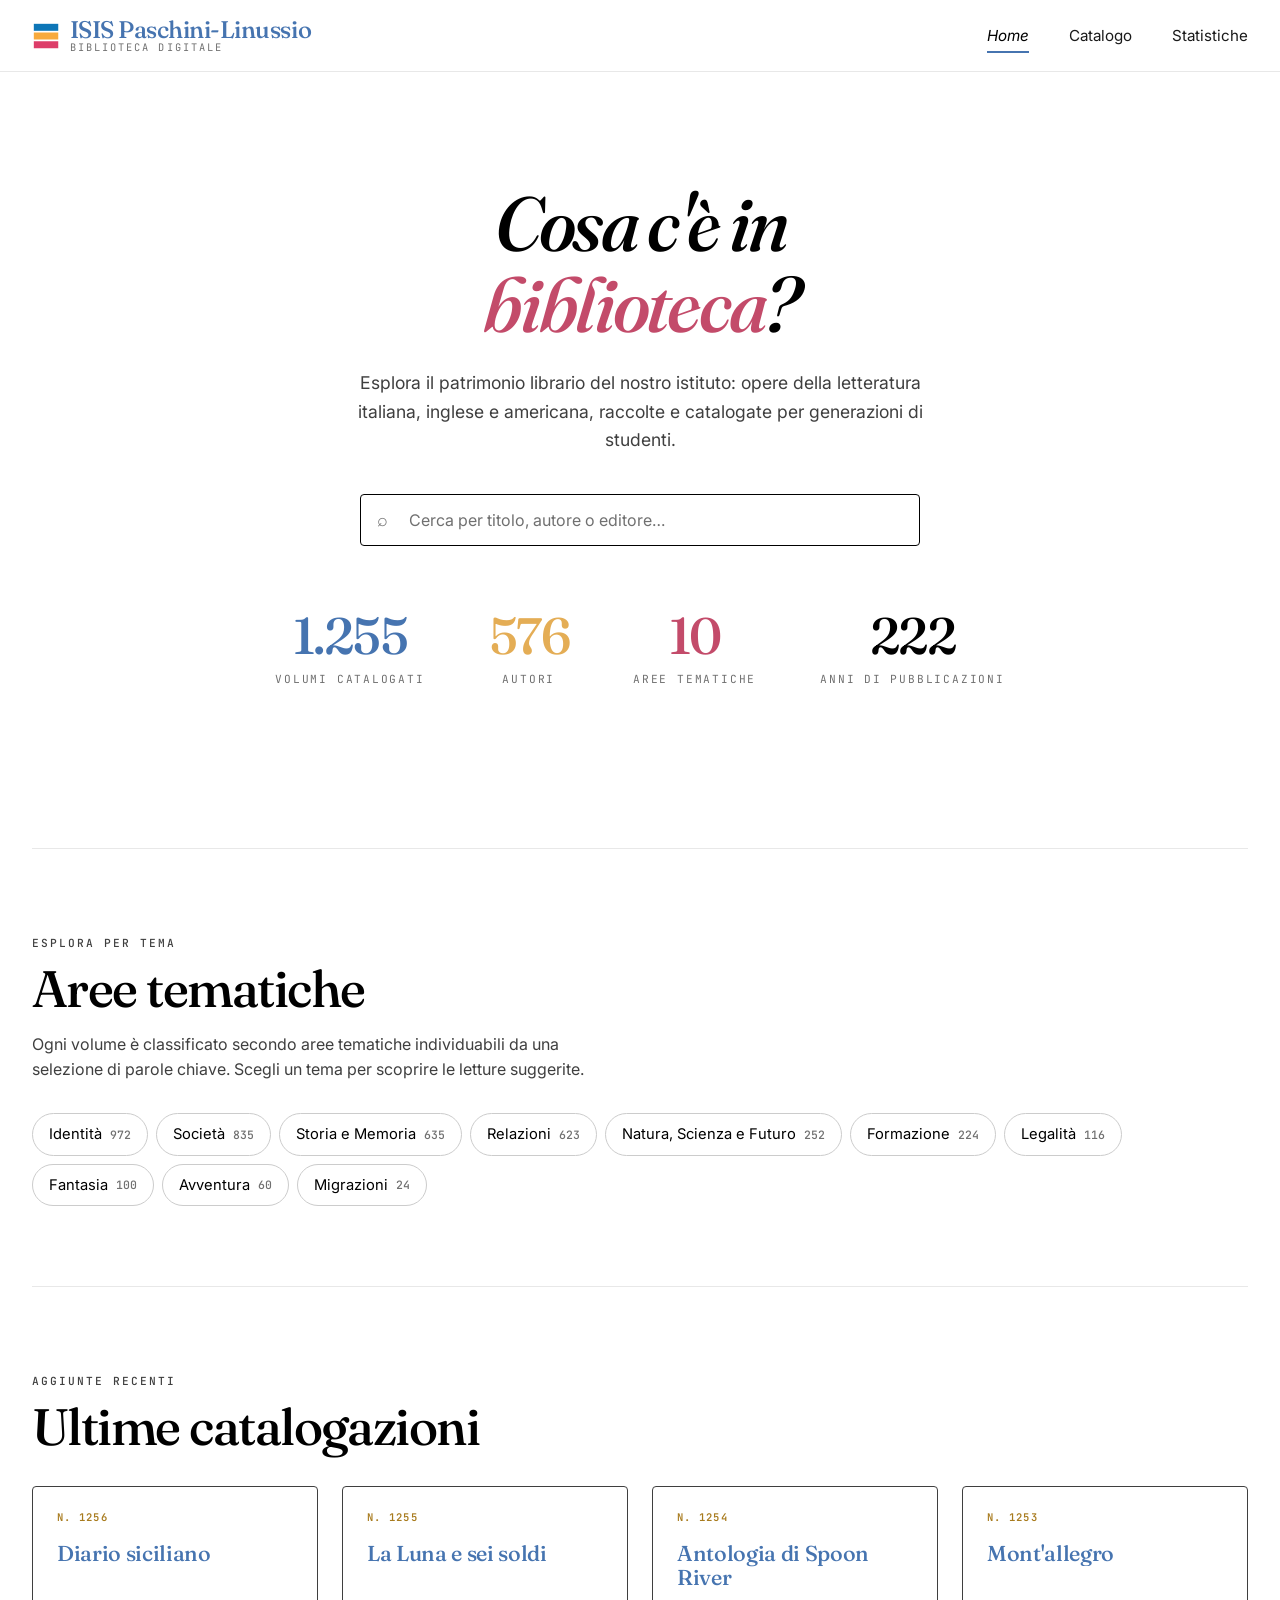
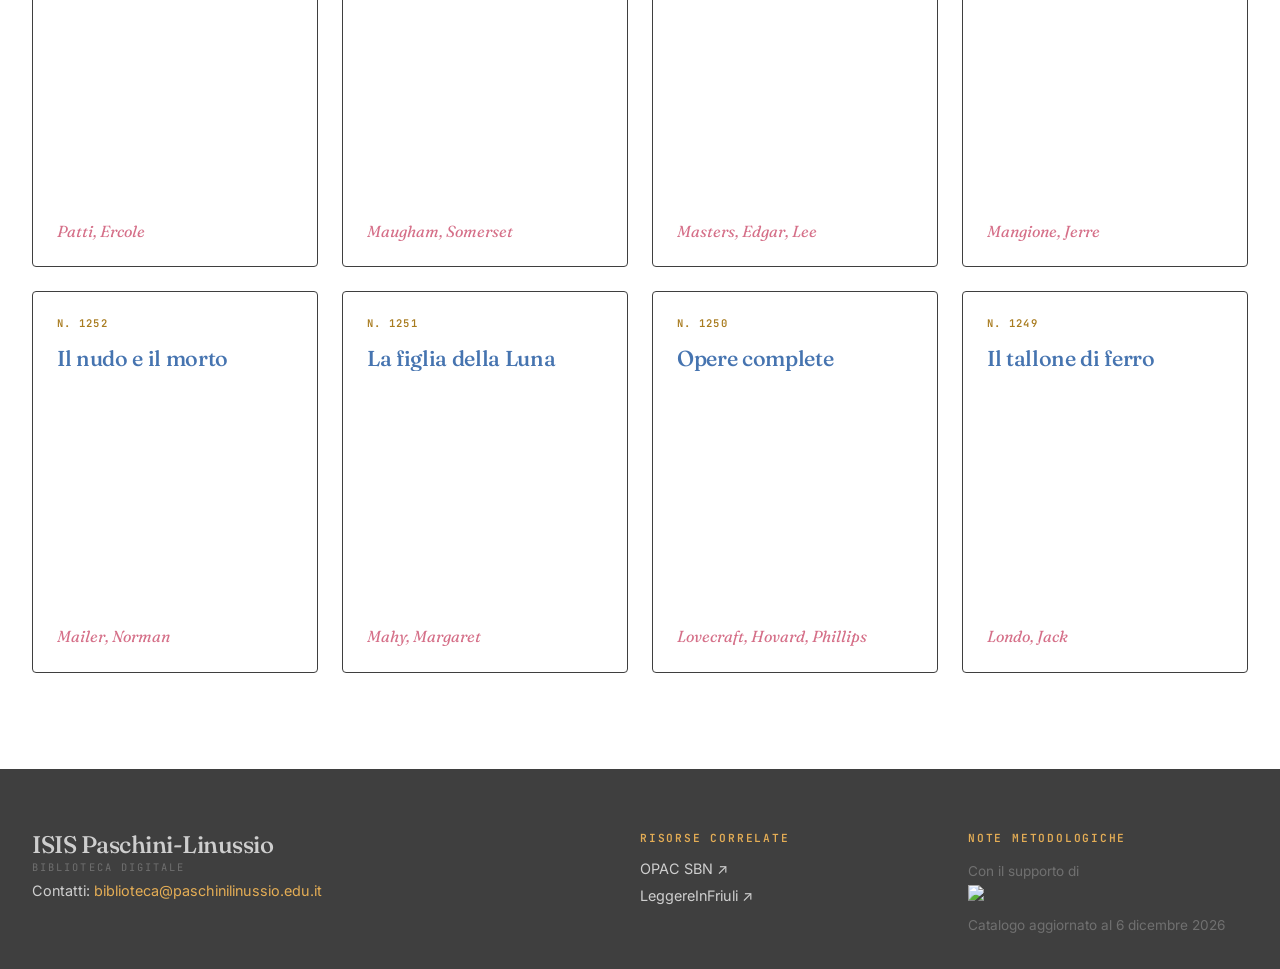
==== index.html @ 7cb2e4d1 "first commit" ====
<!DOCTYPE html>
<html lang="it">
<head>
  <meta charset="UTF-8">
  <meta name="viewport" content="width=device-width, initial-scale=1.0">
  <title>Biblioteca Digitale del Liceo</title>
  <meta name="description" content="Catalogo digitale della biblioteca scolastica: oltre 1.250 volumi tra letteratura italiana, inglese e americana.">
  
  <link rel="preconnect" href="https://fonts.googleapis.com">
  <link rel="preconnect" href="https://fonts.gstatic.com" crossorigin>
  <link href="https://fonts.googleapis.com/css2?family=Fraunces:ital,opsz,wght@0,9..144,400;0,9..144,500;0,9..144,600;1,9..144,400;1,9..144,500&family=Inter:wght@400;500;600&family=JetBrains+Mono:wght@400;500;600&display=swap" rel="stylesheet">
  
  <link rel="stylesheet" href="assets/css/style.css">
</head>
<body>
  <header class="site-header">
    <div class="header-inner">
      <a href="index.html" class="brand">
        <img src="[data-uri]" class="brand-logo" alt="">
        <span class="brand-text">
          <span class="brand-name">ISIS Paschini-Linussio</span>
          <span class="brand-sub">Biblioteca Digitale</span>
        </span>
      </a>
      <button class="menu-toggle" aria-label="Apri menu">Menu</button>
      <nav class="nav">
        <a href="index.html">Home</a>
        <a href="catalogo.html">Catalogo</a>
        <a href="statistiche.html">Statistiche</a>
      </nav>
    </div>
  </header>

  <main>
    <section class="hero container">
      <h1 style="margin-top: 1rem;">
        Cosa c'è in<br> <span class="accent">biblioteca</span>?
      </h1>
      <p class="lead">
        Esplora il patrimonio librario del nostro istituto: opere della letteratura italiana, 
        inglese e americana, raccolte e catalogate per generazioni di studenti.
      </p>

      <form class="search-bar" onsubmit="goToSearch(event)" role="search">
        <span class="icon">⌕</span>
        <input 
          type="search" 
          id="hero-search" 
          name="q"
          placeholder="Cerca per titolo, autore o editore…"
          autocomplete="off"
          aria-label="Cerca nel catalogo">
      </form>

      <div class="hero-stats" id="hero-stats">
        <div class="stat">
          <span class="stat-num blue" id="stat-volumi">—</span>
          <span class="stat-label">Volumi catalogati</span>
        </div>
        <div class="stat">
          <span class="stat-num ocra" id="stat-autori">—</span>
          <span class="stat-label">Autori</span>
        </div>
        <div class="stat">
          <span class="stat-num rose" id="stat-temi">—</span>
          <span class="stat-label">Aree tematiche</span>
        </div>
        <div class="stat">
          <span class="stat-num black" id="stat-anni">—</span>
          <span class="stat-label">Anni di pubblicazioni</span>
        </div>
      </div>
    </section>

    <div class="container">
      <div class="section-divider"></div>

      <section style="margin: 3rem 0;">
        <span class="eyebrow">Esplora per tema</span>
        <h2 style="margin-top: 0.5rem; margin-bottom: 1rem;">Aree tematiche</h2>
        <p style="color: var(--gray-700); max-width: 60ch;">
          Ogni volume è classificato secondo aree tematiche individuabili da una selezione di parole chiave. 
          Scegli un tema per scoprire le letture suggerite.
        </p>
        <div class="tema-cloud" id="tema-cloud" style="margin-top: 2rem;"></div>
      </section>

      <div class="section-divider"></div>

      <section style="margin: 3rem 0;">
        <span class="eyebrow">Aggiunte recenti</span>
        <h2 style="margin-top: 0.5rem; margin-bottom: 2rem;">Ultime catalogazioni</h2>
        <div class="book-grid" id="recent-books"></div>
      </section>
    </div>
  </main>

  <footer class="site-footer">
    <div class="footer-inner">
      <div class="col">
        <a href="index.html" class="brand">
          <span class="brand-name">ISIS Paschini-Linussio</span>
          <div class="brand-sub">Biblioteca Digitale</div>
        </a>
        <p class="mt-2">Contatti: <small><a style="color:var(--ocra)" href="biblioteca@paschinilinussio.edu.it"> biblioteca@paschinilinussio.edu.it</a></small></p>
      </div>
      <div class="col">
        <h4>Risorse correlate</h4>
        <p>
          <a href="https://opac.sbn.it" target="_blank" rel="noopener">OPAC SBN ↗</a><br>
          <a href="https://www.leggereinfriuli.it/SebinaOpac/.do" target="_blank" rel="noopener">LeggereInFriuli ↗</a>
        </p>
      </div>
      <div class="col">
        <h4>Note metodologiche</h4>
          <div>
            <small>Con il supporto di</small>
            <div>
              <a href="https://fondazionefriuli.it/">
                <img src="https://fondazionefriuli.it/static/home/imgs/logo-color.svg" style="max-width: 10em">
              </a>
            </div>
          </div>
          <small id="last-update">Catalogo aggiornato al 17 maggio 2026.</small>

      </div>
    </div>
  </footer>


  <script src="assets/js/data.js"></script>
  <script src="assets/js/ui.js"></script>
  <script>
    function goToSearch(e) {
      e.preventDefault();
      const q = document.getElementById('hero-search').value.trim();
      window.location.href = 'catalogo.html' + (q ? '?q=' + encodeURIComponent(q) : '');
    }

    (async function init() {
      try {
        const books = await window.LibApp.loadBooks();
        const stats = window.LibApp.aggregateStats(books);
        
        document.getElementById('stat-volumi').textContent = books.length.toLocaleString('it-IT');
        document.getElementById('stat-autori').textContent = Object.keys(stats.autori).length.toLocaleString('it-IT');
        document.getElementById('stat-temi').textContent = Object.keys(stats.temi).length;
        document.getElementById('stat-anni').textContent = (stats.annoMax - stats.annoMin) + 1;
        
        const temiOrdered = Object.entries(stats.temi).sort((a,b) => b[1] - a[1]);
        document.getElementById('tema-cloud').innerHTML = temiOrdered
          .map(([t, c]) => `<a href="catalogo.html?tema=${encodeURIComponent(t)}" class="tema-link">${window.LibApp.escapeHTML(t)} <span class="count">${c}</span></a>`)
          .join('');
        
        const recent = [...books].sort((a,b) => b.id - a.id).slice(0, 8);
        document.getElementById('recent-books').innerHTML = recent.map(window.LibApp.bookCardHTML).join('');
        
        const today = new Date();
        document.getElementById('last-update').textContent = 
          'Catalogo aggiornato al ' + today.toLocaleDateString('it-IT', { day: 'numeric', month: 'long', year: 'numeric' });
      } catch (err) {
        console.error(err);
        document.getElementById('hero-stats').innerHTML = 
          '<p style="color: var(--rose);">Impossibile caricare i dati del catalogo.</p>';
      }
    })();
  </script>
</body>
</html>
---- assets/css/style.css ----
/* ================================================================
   BIBLIOTECA DIGITALE — Estetica editorial moderno
   Palette: #4674b0 / #e4ad55 / #c34b6a / #3f3f3f / bianco / nero
   ================================================================ */

:root {
  --white: #ffffff;
  --black: #000000;
  --blue: #4674b0;
  --blue-dark: #355a8e;
  --blue-soft: #eaf0f8;
  --ocra: #e4ad55;
  --ocra-soft: #faf1de;
  --rose: #c34b6a;
  --rose-soft: #f7e3e8;
  --gray-900: #1a1a1a;
  --gray-700: #3f3f3f;
  --gray-500: #707070;
  --gray-300: #cccccc;
  --gray-200: #e8e8e8;
  --gray-100: #f4f4f4;
  --gray-50: #fafafa;

  --font-display: 'Fraunces', 'Times New Roman', Georgia, serif;
  --font-body: 'Inter', -apple-system, BlinkMacSystemFont, 'Segoe UI', sans-serif;
  --font-mono: 'JetBrains Mono', 'Courier New', monospace;

  --container: 1320px;
  --container-narrow: 880px;
  --radius: 4px;
  --radius-lg: 12px;

  /* Colori metadati card (uguali in tutto il sito) */
  --card-title:  #4674b0;  /* blu — titolo */
  --card-author: #d56f88;  /* rosso tenue — autore */
  --card-meta:   #a87b1e;  /* giallo-ocra — anno/sezione (leggibile su bianco) */
}

*, *::before, *::after { box-sizing: border-box; }
html { scroll-behavior: smooth; }
body {
  margin: 0;
  font-family: var(--font-body);
  font-size: 16px;
  line-height: 1.55;
  color: var(--gray-900);
  background: var(--white);
  min-height: 100vh;
  -webkit-font-smoothing: antialiased;
  -moz-osx-font-smoothing: grayscale;
}

h1, h2, h3, h4, h5, h6 {
  font-family: var(--font-display);
  font-weight: 500;
  line-height: 1.05;
  margin: 0 0 0.4em;
  color: var(--black);
  letter-spacing: -0.02em;
}
h1 { font-size: clamp(2.5rem, 6vw, 5.5rem); letter-spacing: -0.035em; }
h2 { font-size: clamp(2rem, 4vw, 3.5rem); letter-spacing: -0.03em; }
h3 { font-size: clamp(1.5rem, 2.5vw, 2rem); }
h4 { font-size: 1.25rem; }

a#email {max-width: 10em; color:var(--ocra) !important}

.brand {
  display: inline-flex;
  align-items: center;
  gap: 0.6rem;
  text-decoration: none;
}

.brand-logo {
  width: 1.75rem;
  height: 1.75rem;
  flex-shrink: 0;
}

.brand-text {
  display: inline-flex;
  flex-direction: column;
  line-height: 1.15;
}

p { margin: 0 0 1em; }

a {
  color: var(--blue);
  text-decoration: none;
  transition: color 0.15s;
}
a:hover { color: var(--blue-dark); }

small, .small { font-size: 0.85rem; color: var(--gray-500); }

.eyebrow {
  font-family: var(--font-mono);
  font-size: 0.7rem;
  text-transform: uppercase;
  letter-spacing: 0.18em;
  color: var(--gray-700);
  font-weight: 500;
}

.italic { font-style: italic; }

.container { max-width: var(--container); margin: 0 auto; padding: 0 2rem; }
.container-narrow { max-width: var(--container-narrow); margin: 0 auto; padding: 0 2rem; }

/* ===== HEADER ===== */
.site-header {
  background: var(--white);
  border-bottom: 1px solid var(--gray-200);
  position: sticky;
  top: 0;
  z-index: 50;
}
.header-inner {
  display: flex;
  align-items: center;
  justify-content: space-between;
  padding: 1.1rem 2rem;
  max-width: var(--container);
  margin: 0 auto;
  gap: 2rem;
}

.brand:hover { color: var(--black); }
.brand-name {
  font-family: var(--font-display);
  font-size: 1.5rem;
  font-weight: 500;
  line-height: 1;
  letter-spacing: -0.02em;
}
.brand-sub {
  font-family: var(--font-mono);
  font-size: 0.65rem;
  text-transform: uppercase;
  letter-spacing: 0.2em;
  color: var(--gray-500);
}
.nav { display: flex; gap: 2.5rem; align-items: center; }
.nav a {
  font-family: var(--font-body);
  font-size: 0.95rem;
  color: var(--gray-900);
  position: relative;
  padding: 0.25rem 0;
}
.nav a:hover { color: var(--blue); }
.nav a.active { font-style: italic; color: var(--black); }
.nav a.active::after {
  content: "";
  position: absolute;
  bottom: -2px;
  left: 0; right: 0;
  height: 2px;
  background: var(--blue);
}
.menu-toggle {
  display: none;
  background: none;
  border: 1px solid var(--gray-300);
  padding: 0.4rem 0.7rem;
  font-family: var(--font-mono);
  font-size: 0.7rem;
  letter-spacing: 0.1em;
  cursor: pointer;
  color: var(--gray-900);
  border-radius: var(--radius);
  text-transform: uppercase;
}
@media (max-width: 768px) {
  .nav {
    display: none;
    position: absolute;
    top: 100%;
    left: 0; right: 0;
    background: var(--white);
    flex-direction: column;
    padding: 1.25rem 2rem;
    border-bottom: 1px solid var(--gray-200);
    gap: 1rem;
    align-items: flex-start;
  }
  .nav.open { display: flex; }
  .menu-toggle { display: block; }
}

/* ===== HERO ===== */
.hero { padding: 6rem 0 4rem; text-align: center; }
.hero h1 {
  max-width: 14ch;
  margin: 0 auto 1.5rem;
  font-style: italic;
}
.hero h1 .accent { color: var(--rose); }
.hero .lead {
  font-size: 1.1rem;
  color: var(--gray-700);
  max-width: 52ch;
  margin: 0 auto 2.5rem;
  line-height: 1.6;
}
.hero-stats {
  display: flex;
  justify-content: center;
  gap: 4rem;
  margin: 4rem 0 1rem;
  flex-wrap: wrap;
}
.stat { text-align: center; }
.stat-num {
  font-family: var(--font-display);
  font-size: clamp(2.5rem, 4vw, 3.5rem);
  font-weight: 500;
  line-height: 1;
  display: block;
  letter-spacing: -0.03em;
}
.stat-num.blue { color: var(--blue); }
.stat-num.rose { color: var(--rose); }
.stat-num.ocra { color: var(--ocra); }
.stat-num.black { color: var(--black); }
.stat-label {
  font-family: var(--font-mono);
  font-size: 0.7rem;
  text-transform: uppercase;
  letter-spacing: 0.16em;
  color: var(--gray-500);
  margin-top: 0.6rem;
  display: block;
}

/* ===== RICERCA ===== */
.search-bar {
  position: relative;
  max-width: 560px;
  margin: 0 auto;
}
.search-bar input {
  width: 100%;
  padding: 0.95rem 1.25rem 0.95rem 3rem;
  border: 1.5px solid var(--black);
  background: var(--white);
  font-family: var(--font-body);
  font-size: 1rem;
  color: var(--black);
  border-radius: var(--radius);
  transition: border-color 0.2s, box-shadow 0.2s;
}
.search-bar input:focus {
  outline: none;
  border-color: var(--blue);
  box-shadow: 0 0 0 3px var(--blue-soft);
}
.search-bar input::placeholder { color: var(--gray-500); }
.search-bar .icon {
  position: absolute;
  left: 1.05rem;
  top: 50%;
  transform: translateY(-50%);
  color: var(--gray-500);
  pointer-events: none;
  font-size: 1.1rem;
}

/* ===== CATALOGO ===== */
.catalog-layout {
  display: grid;
  grid-template-columns: 260px 1fr;
  gap: 4rem;
  margin: 2rem 0 4rem;
}
@media (max-width: 1024px) {
  .catalog-layout { grid-template-columns: 1fr; gap: 2rem; }
}
.filters {
  position: sticky;
  top: 90px;
  align-self: start;
  max-height: calc(100vh - 110px);
  overflow-y: auto;
  padding-right: 1rem;
}
@media (max-width: 1024px) {
  .filters {
    position: static;
    max-height: none;
    padding-bottom: 1rem;
    border-bottom: 1px solid var(--gray-200);
  }
}
.filter-group { margin-bottom: 2rem; }
.filter-group h3 {
  font-family: var(--font-mono);
  font-size: 0.7rem;
  text-transform: uppercase;
  letter-spacing: 0.16em;
  color: var(--gray-700);
  font-weight: 600;
  margin-bottom: 0.85rem;
  padding-bottom: 0.6rem;
  border-bottom: 1px solid var(--gray-200);
}
.filter-list {
  list-style: none;
  padding: 0;
  margin: 0;
  max-height: 220px;
  overflow-y: auto;
}
.filter-list li { padding: 0.2rem 0; }
.filter-list label {
  display: flex;
  align-items: center;
  gap: 0.6rem;
  cursor: pointer;
  font-size: 0.9rem;
  color: var(--gray-900);
  transition: color 0.15s;
}
.filter-list label:hover { color: var(--blue); }
.filter-list input[type="checkbox"] {
  accent-color: var(--blue);
  cursor: pointer;
  width: 14px;
  height: 14px;
}
.filter-list .count {
  margin-left: auto;
  font-family: var(--font-mono);
  font-size: 0.72rem;
  color: var(--gray-500);
}
.range-input { display: flex; gap: 0.5rem; align-items: center; }
.range-input input {
  width: 84px;
  padding: 0.45rem 0.65rem;
  border: 1px solid var(--gray-300);
  background: var(--white);
  font-family: var(--font-mono);
  font-size: 0.85rem;
  border-radius: var(--radius);
}
.range-input input:focus { outline: none; border-color: var(--blue); }
.range-input span { color: var(--gray-500); }

.btn-clear {
  background: none;
  border: 1px solid var(--gray-900);
  padding: 0.4rem 0.8rem;
  font-family: var(--font-mono);
  font-size: 0.7rem;
  text-transform: uppercase;
  letter-spacing: 0.1em;
  color: var(--gray-900);
  cursor: pointer;
  transition: all 0.15s;
  border-radius: var(--radius);
}
.btn-clear:hover { background: var(--black); color: var(--white); }

.results-header {
  display: flex;
  justify-content: space-between;
  align-items: baseline;
  padding-bottom: 1rem;
  border-bottom: 2px solid var(--black);
  flex-wrap: wrap;
  gap: 1rem;
}
.results-count {
  font-family: var(--font-display);
  font-size: 1.15rem;
  color: var(--black);
}
.results-count strong { font-weight: 500; }
.results-count em {
  font-family: var(--font-mono);
  font-style: normal;
  font-size: 0.78rem;
  color: var(--gray-500);
  letter-spacing: 0.05em;
  margin-left: 0.5rem;
}
.sort-select {
  font-family: var(--font-mono);
  font-size: 0.78rem;
  padding: 0.4rem 0.8rem;
  background: var(--white);
  border: 1px solid var(--gray-300);
  color: var(--gray-900);
  cursor: pointer;
  border-radius: var(--radius);
}

/* ===== LISTA CATALOGO (verticale) ===== */
.book-list { list-style: none; padding: 0; margin: 0; }

.book-row {
  display: grid;
  grid-template-columns: minmax(0, 1fr) auto;
  gap: 2rem;
  padding: 1.5rem 0;
  border-bottom: 1px solid var(--gray-200);
  transition: background 0.15s;
  align-items: baseline;
  text-decoration: none;
  color: inherit;
  position: relative;
}
.book-row:hover { background: var(--gray-50); color: inherit; }
.book-row:hover .book-titolo { color: var(--blue); }

.book-main {
  min-width: 0;
  display: grid;
  grid-template-columns: 60px 1fr;
  gap: 1.5rem;
  align-items: baseline;
}
.book-num {
  font-family: var(--font-mono);
  font-size: 0.78rem;
  color: var(--gray-500);
  letter-spacing: 0.05em;
  padding-top: 0.4rem;
}
.book-info { min-width: 0; }
.book-titolo {
  font-family: var(--font-display);
  font-size: clamp(1.25rem, 2vw, 1.65rem);
  font-weight: 500;
  line-height: 1.2;
  letter-spacing: -0.02em;
  margin: 0 0 0.3rem;
  color: var(--black);
  transition: color 0.15s;
}
.book-autore {
  font-family: var(--font-display);
  font-style: italic;
  font-size: 1.05rem;
  color: var(--gray-700);
  margin-bottom: 0.55rem;
}
.book-meta-line {
  display: flex;
  gap: 1rem;
  flex-wrap: wrap;
  align-items: center;
  font-family: var(--font-mono);
  font-size: 0.72rem;
  color: var(--gray-500);
  letter-spacing: 0.04em;
  text-transform: uppercase;
}
.book-meta-line .dot { color: var(--gray-300); }
.book-meta-line .sezione { color: var(--blue); font-weight: 500; }

.book-temi {
  display: flex;
  gap: 0.4rem;
  flex-wrap: wrap;
  flex-shrink: 0;
  align-items: flex-start;
  padding-top: 0.5rem;
  max-width: 320px;
  justify-content: flex-end;
}
@media (max-width: 768px) {
  .book-temi {
    grid-column: 1 / -1;
    justify-content: flex-start;
    max-width: none;
    padding-top: 0;
    margin-top: 0.25rem;
    margin-left: 76px;
  }
  .book-row { grid-template-columns: 1fr; }
}

.tema-tag {
  font-family: var(--font-mono);
  font-size: 0.65rem;
  text-transform: uppercase;
  letter-spacing: 0.08em;
  padding: 0.22rem 0.55rem;
  background: var(--white);
  color: var(--gray-700);
  border-radius: var(--radius);
  border: 1px solid var(--gray-200);
  white-space: nowrap;
}
.tema-tag.t-1 { background: var(--blue-soft); color: var(--blue-dark); border-color: transparent; }
.tema-tag.t-2 { background: var(--ocra-soft); color: #8b6418; border-color: transparent; }
.tema-tag.t-3 { background: var(--rose-soft); color: #8e3349; border-color: transparent; }

/* ===== CARD LIBRO — STILE UNICO CONDIVISO (home, catalogo, correlati) =====
   Rettangolare · sfondo bianco · bordo grigio scuro fisso.
   Metadati: titolo in rosso, autore in rosso tenue, anno/sezione in giallo-ocra.
   I colori del testo sono UGUALI per tutte le card del sito. */
.book-grid {
  display: grid;
  grid-template-columns: repeat(auto-fill, minmax(240px, 1fr));
  gap: 1.5rem;
}

.book-card {
  display: flex;
  flex-direction: column;
  text-decoration: none;
  background: var(--white);
  border: 1px solid var(--gray-700);   /* grigio scuro, uguale per tutte */
  border-radius: var(--radius);
  padding: 1.4rem 1.5rem;
  transition: transform 0.2s, box-shadow 0.2s;
  /* formato verticale: più alta che larga, come la copertina di un libro */
  aspect-ratio: 3 / 4;
}
.book-card:hover {
  transform: translateY(-4px);
  box-shadow: 0 14px 32px rgba(0,0,0,0.12);
}

/* Numero scheda / sezione — etichetta superiore */
.bookcard-num {
  font-family: var(--font-mono);
  font-size: 0.66rem;
  letter-spacing: 0.12em;
  text-transform: uppercase;
  font-weight: 600;
  color: var(--card-meta);      /* giallo-ocra leggibile su bianco */
  margin-bottom: 1rem;
}

/* Titolo — rosso */
.bookcard-titolo {
  font-family: var(--font-display);
  font-size: 1.35rem;
  font-weight: 500;
  line-height: 1.12;
  letter-spacing: -0.015em;
  margin: 0 0 0.35rem;
  color: var(--card-title);     /* rosso */
  display: -webkit-box;
  -webkit-line-clamp: 4;
  -webkit-box-orient: vertical;
  overflow: hidden;
}

/* Autore — rosso tenue, in corsivo per distinguerlo dal titolo */
.bookcard-autore {
  font-family: var(--font-display);
  font-style: italic;
  font-size: 1rem;
  color: var(--card-author);    /* rosso più tenue */
  display: -webkit-box;
  -webkit-line-clamp: 2;
  -webkit-box-orient: vertical;
  overflow: hidden;
}
/* Nella variante ridotta (solo titolo+autore) l'autore scende in fondo,
   così la card verticale non resta vuota nella parte bassa */
.book-card:not(.book-card--full) .bookcard-autore {
  margin-top: auto;
}

/* Anno / data — giallo-ocra */
.bookcard-anno {
  font-family: var(--font-mono);
  font-size: 0.78rem;
  letter-spacing: 0.04em;
  color: var(--card-meta);      /* giallo-ocra */
  margin-top: 0.5rem;
}

/* Temi (solo variante completa / catalogo) */
.bookcard-temi {
  display: flex;
  flex-wrap: wrap;
  gap: 0.3rem;
  margin-top: auto;
  padding-top: 1.25rem;
}
.bookcard-tag {
  font-family: var(--font-mono);
  font-size: 0.6rem;
  text-transform: uppercase;
  letter-spacing: 0.08em;
  padding: 0.22rem 0.55rem;
  background: var(--gray-100);
  color: var(--gray-700);
  border: 1px solid var(--gray-200);
  border-radius: var(--radius);
  white-space: nowrap;
}

/* Variante completa (catalogo): mantiene il formato verticale come minimo,
   ma può crescere in altezza per ospitare i temi senza tagliarli */
.book-card--full {
  aspect-ratio: auto;
  min-height: 340px;
}

/* ===== PAGINAZIONE ===== */
.pagination {
  display: flex;
  justify-content: center;
  align-items: center;
  gap: 0.4rem;
  margin: 3rem 0;
  flex-wrap: wrap;
}
.pagination button {
  background: var(--white);
  border: 1px solid var(--gray-300);
  padding: 0.5rem 0.85rem;
  font-family: var(--font-mono);
  font-size: 0.82rem;
  color: var(--gray-900);
  cursor: pointer;
  transition: all 0.15s;
  border-radius: var(--radius);
  min-width: 38px;
}
.pagination button:hover:not(:disabled) {
  border-color: var(--blue);
  color: var(--blue);
}
.pagination button.active {
  background: var(--black);
  color: var(--white);
  border-color: var(--black);
}
.pagination button:disabled { opacity: 0.35; cursor: not-allowed; }
.pagination .ellipsis {
  font-family: var(--font-mono);
  color: var(--gray-500);
  padding: 0 0.4rem;
}

/* ===== DETTAGLIO ===== */
.book-detail {
  max-width: 880px;
  margin: 3rem auto;
  padding: 0 2rem;
}
.book-detail .scheda-num {
  font-family: var(--font-mono);
  font-size: 0.72rem;
  color: var(--gray-500);
  letter-spacing: 0.16em;
  text-transform: uppercase;
  margin-bottom: 1.5rem;
}
.book-detail .scheda-num .sezione-pill {
  display: inline-block;
  background: var(--blue-soft);
  color: var(--blue-dark);
  padding: 0.25rem 0.75rem;
  border-radius: 999px;
  font-weight: 500;
  margin-left: 0.5rem;
  letter-spacing: 0.1em;
}
.book-detail h1 {
  margin-bottom: 0.5rem;
  font-style: italic;
  letter-spacing: -0.035em;
}
.book-detail .autore-line {
  font-family: var(--font-display);
  font-size: clamp(1.25rem, 2vw, 1.6rem);
  color: var(--gray-700);
  margin-bottom: 2.5rem;
  font-style: italic;
}
.detail-grid {
  display: grid;
  grid-template-columns: repeat(auto-fit, minmax(180px, 1fr));
  gap: 2rem;
  margin: 2.5rem 0;
  padding: 2rem 0;
  border-top: 1px solid var(--gray-200);
  border-bottom: 1px solid var(--gray-200);
}
.detail-grid dt {
  font-family: var(--font-mono);
  font-size: 0.7rem;
  text-transform: uppercase;
  letter-spacing: 0.16em;
  color: var(--gray-500);
  margin-bottom: 0.4rem;
}
.detail-grid dd {
  margin: 0;
  font-size: 1rem;
  color: var(--black);
}
.detail-temi { margin: 2.5rem 0; }
.detail-temi .eyebrow { display: block; margin-bottom: 0.85rem; }

.btn-back {
  display: inline-flex;
  align-items: center;
  gap: 0.4rem;
  margin: 2rem 0 1.5rem;
  font-family: var(--font-mono);
  font-size: 0.78rem;
  letter-spacing: 0.1em;
  text-transform: uppercase;
  color: var(--gray-700);
  cursor: pointer;
  background: none;
  border: none;
  padding: 0;
  text-decoration: none;
}
.btn-back:hover { color: var(--blue); }

.btn-primary {
  display: inline-flex;
  align-items: center;
  gap: 0.5rem;
  background: var(--black);
  color: var(--white);
  padding: 0.85rem 1.5rem;
  font-family: var(--font-mono);
  font-size: 0.78rem;
  text-transform: uppercase;
  letter-spacing: 0.12em;
  border: 1px solid var(--black);
  border-radius: var(--radius);
  transition: all 0.2s;
  margin-top: 1.5rem;
}
.btn-primary:hover {
  background: var(--blue);
  border-color: var(--blue);
  color: var(--white);
}

/* ===== STATISTICHE ===== */
.stats-grid {
  display: grid;
  grid-template-columns: repeat(auto-fit, minmax(340px, 1fr));
  gap: 2rem;
  margin: 3rem 0;
}
.stat-card {
  background: var(--white);
  border: 1px solid var(--gray-200);
  padding: 2rem;
  border-radius: var(--radius-lg);
}
.stat-card h3 {
  font-family: var(--font-mono);
  font-size: 0.72rem;
  text-transform: uppercase;
  letter-spacing: 0.16em;
  color: var(--gray-700);
  margin-bottom: 1.5rem;
  padding-bottom: 0.85rem;
  border-bottom: 1px solid var(--gray-200);
  font-weight: 600;
}
.stat-card.full { grid-column: 1 / -1; }

.bar-chart { list-style: none; padding: 0; margin: 0; }
.bar-chart li {
  display: grid;
  grid-template-columns: 1fr auto;
  gap: 1rem;
  align-items: center;
  padding: 0.45rem 0;
  position: relative;
}
.bar-chart .label {
  font-size: 0.92rem;
  color: var(--black);
  z-index: 2;
  position: relative;
  padding-left: 0.4rem;
}
.bar-chart .value {
  font-family: var(--font-mono);
  font-size: 0.82rem;
  color: var(--gray-700);
  z-index: 2;
  font-weight: 500;
}
.bar-chart .bar {
  position: absolute;
  left: 0;
  top: 0.45rem;
  bottom: 0.45rem;
  background: var(--blue-soft);
  border-radius: var(--radius);
  z-index: 1;
}
.bar-chart.ocra .bar { background: var(--ocra-soft); }
.bar-chart.rose .bar { background: var(--rose-soft); }

.decade-chart {
  display: flex;
  align-items: flex-end;
  justify-content: space-between;
  height: 220px;
  gap: 6px;
  margin-top: 1rem;
  padding-bottom: 2.5rem;
  position: relative;
  border-bottom: 1px solid var(--gray-300);
}
.decade-bar {
  flex: 1;
  background: var(--blue);
  position: relative;
  min-height: 2px;
  transition: background 0.2s;
  border-radius: 2px 2px 0 0;
}
.decade-bar:hover { background: var(--rose); }
.decade-bar .decade-label {
  position: absolute;
  bottom: -1.8rem;
  left: 50%;
  transform: translateX(-50%) rotate(-45deg);
  transform-origin: top left;
  font-family: var(--font-mono);
  font-size: 0.7rem;
  color: var(--gray-500);
  white-space: nowrap;
}
.decade-bar .decade-value {
  position: absolute;
  top: -1.4rem;
  left: 50%;
  transform: translateX(-50%);
  font-family: var(--font-mono);
  font-size: 0.7rem;
  color: var(--gray-700);
  font-weight: 500;
}

.prestiti-table {
  width: 100%;
  border-collapse: collapse;
  font-size: 0.92rem;
}
.prestiti-table th {
  text-align: left;
  font-family: var(--font-mono);
  font-size: 0.7rem;
  text-transform: uppercase;
  letter-spacing: 0.16em;
  color: var(--gray-500);
  border-bottom: 2px solid var(--black);
  padding: 0.85rem 0.5rem;
  font-weight: 600;
}
.prestiti-table td {
  padding: 0.7rem 0.5rem;
  border-bottom: 1px solid var(--gray-200);
}
.prestiti-table .num {
  font-family: var(--font-mono);
  text-align: right;
  color: var(--gray-700);
}
.prestiti-table .num.totale {
  color: var(--black);
  font-weight: 600;
  font-size: 1rem;
}
.prestiti-table tbody tr:hover { background: var(--gray-50); }
.prestiti-table .titolo-cell {
  font-family: var(--font-display);
  font-size: 1.05rem;
  font-weight: 500;
  max-width: 460px;
  overflow: hidden;
  text-overflow: ellipsis;
  white-space: nowrap;
}
.prestiti-table .titolo-cell a { color: var(--black); }
.prestiti-table .titolo-cell a:hover { color: var(--blue); }
.prestiti-table .pos {
  font-family: var(--font-display);
  font-size: 1.3rem;
  color: var(--ocra);
  font-weight: 500;
  text-align: center;
  width: 50px;
}
.edition-badge {
  display: inline-block;
  font-family: var(--font-mono);
  font-size: 0.65rem;
  color: var(--rose);
  background: var(--rose-soft);
  padding: 0.1rem 0.45rem;
  border-radius: 999px;
  margin-left: 0.5rem;
  vertical-align: 1px;
  font-weight: 500;
}

.prestiti-mini-chart {
  display: flex;
  align-items: flex-end;
  gap: 0.5rem;
  height: 120px;
  padding-bottom: 1.5rem;
  position: relative;
  border-bottom: 1px solid var(--gray-300);
  margin-top: 1.5rem;
}
.prestiti-mini-chart .bar-col {
  flex: 1;
  display: flex;
  flex-direction: column;
  align-items: center;
  height: 100%;
  justify-content: flex-end;
  position: relative;
}
.prestiti-mini-chart .bar-fill {
  background: var(--blue);
  width: 100%;
  border-radius: 2px 2px 0 0;
}
.prestiti-mini-chart .bar-val {
  font-family: var(--font-mono);
  font-size: 0.7rem;
  color: var(--gray-700);
  margin-bottom: 0.25rem;
  font-weight: 500;
}
.prestiti-mini-chart .bar-year {
  position: absolute;
  bottom: -1.2rem;
  font-family: var(--font-mono);
  font-size: 0.68rem;
  color: var(--gray-500);
}

/* ===== CLOUD TEMI ===== */
.tema-cloud {
  display: flex;
  flex-wrap: wrap;
  gap: 0.5rem;
  margin-top: 1rem;
}
.tema-cloud .tema-link {
  display: inline-flex;
  align-items: center;
  gap: 0.5rem;
  padding: 0.55rem 1rem;
  font-family: var(--font-body);
  font-size: 0.92rem;
  background: var(--white);
  border: 1px solid var(--gray-300);
  color: var(--black);
  border-radius: 999px;
  transition: all 0.15s;
}
.tema-cloud .tema-link:hover {
  background: var(--black);
  color: var(--white);
  border-color: var(--black);
}
.tema-cloud .tema-link .count {
  font-family: var(--font-mono);
  font-size: 0.72rem;
  color: var(--gray-500);
  font-weight: 500;
}
.tema-cloud .tema-link:hover .count { color: var(--ocra); }

/* ===== FOOTER ===== */
.site-footer {
  background: var(--gray-700);
  color: var(--white);
  padding: 4rem 0 2rem;
  margin-top: 6rem;
}
.footer-inner {
  max-width: var(--container);
  margin: 0 auto;
  padding: 0 2rem;
  display: grid;
  grid-template-columns: 2fr 1fr 1fr;
  gap: 3rem;
}
@media (max-width: 768px) {
  .footer-inner { grid-template-columns: 1fr; gap: 2rem; }
}
.footer-inner .col h4 {
  font-family: var(--font-mono);
  font-size: 0.7rem;
  text-transform: uppercase;
  letter-spacing: 0.16em;
  color: var(--ocra);
  margin-bottom: 0.85rem;
  font-weight: 600;
}
.footer-inner p, .footer-inner a {
  color: rgba(255,255,255,0.75);
  font-size: 0.9rem;
}
.footer-inner a {
  display: inline-block;
  margin-bottom: 0.3rem;
}
.footer-inner a:hover { color: var(--ocra); }
.footer-brand {
  font-family: var(--font-display);
  font-size: 1.5rem;
  color: var(--white);
  margin-bottom: 0.5rem;
  display: block;
}

/* ===== UTILITIES ===== */
.section-divider {
  border-top: 1px solid var(--gray-200);
  margin: 5rem 0;
}
.empty-state {
  text-align: center;
  padding: 5rem 2rem;
  color: var(--gray-500);
}
.empty-state h3 {
  font-family: var(--font-display);
  font-style: italic;
  color: var(--gray-700);
  margin-bottom: 0.5rem;
}
.loading {
  text-align: center;
  padding: 3rem;
  font-family: var(--font-display);
  font-style: italic;
  color: var(--gray-500);
  font-size: 1.1rem;
}
mark {
  background: var(--ocra-soft);
  color: inherit;
  padding: 0 2px;
  border-radius: 2px;
}
::-webkit-scrollbar { width: 8px; height: 8px; }
::-webkit-scrollbar-track { background: transparent; }
::-webkit-scrollbar-thumb { background: var(--gray-300); border-radius: 4px; }
::-webkit-scrollbar-thumb:hover { background: var(--gray-500); }
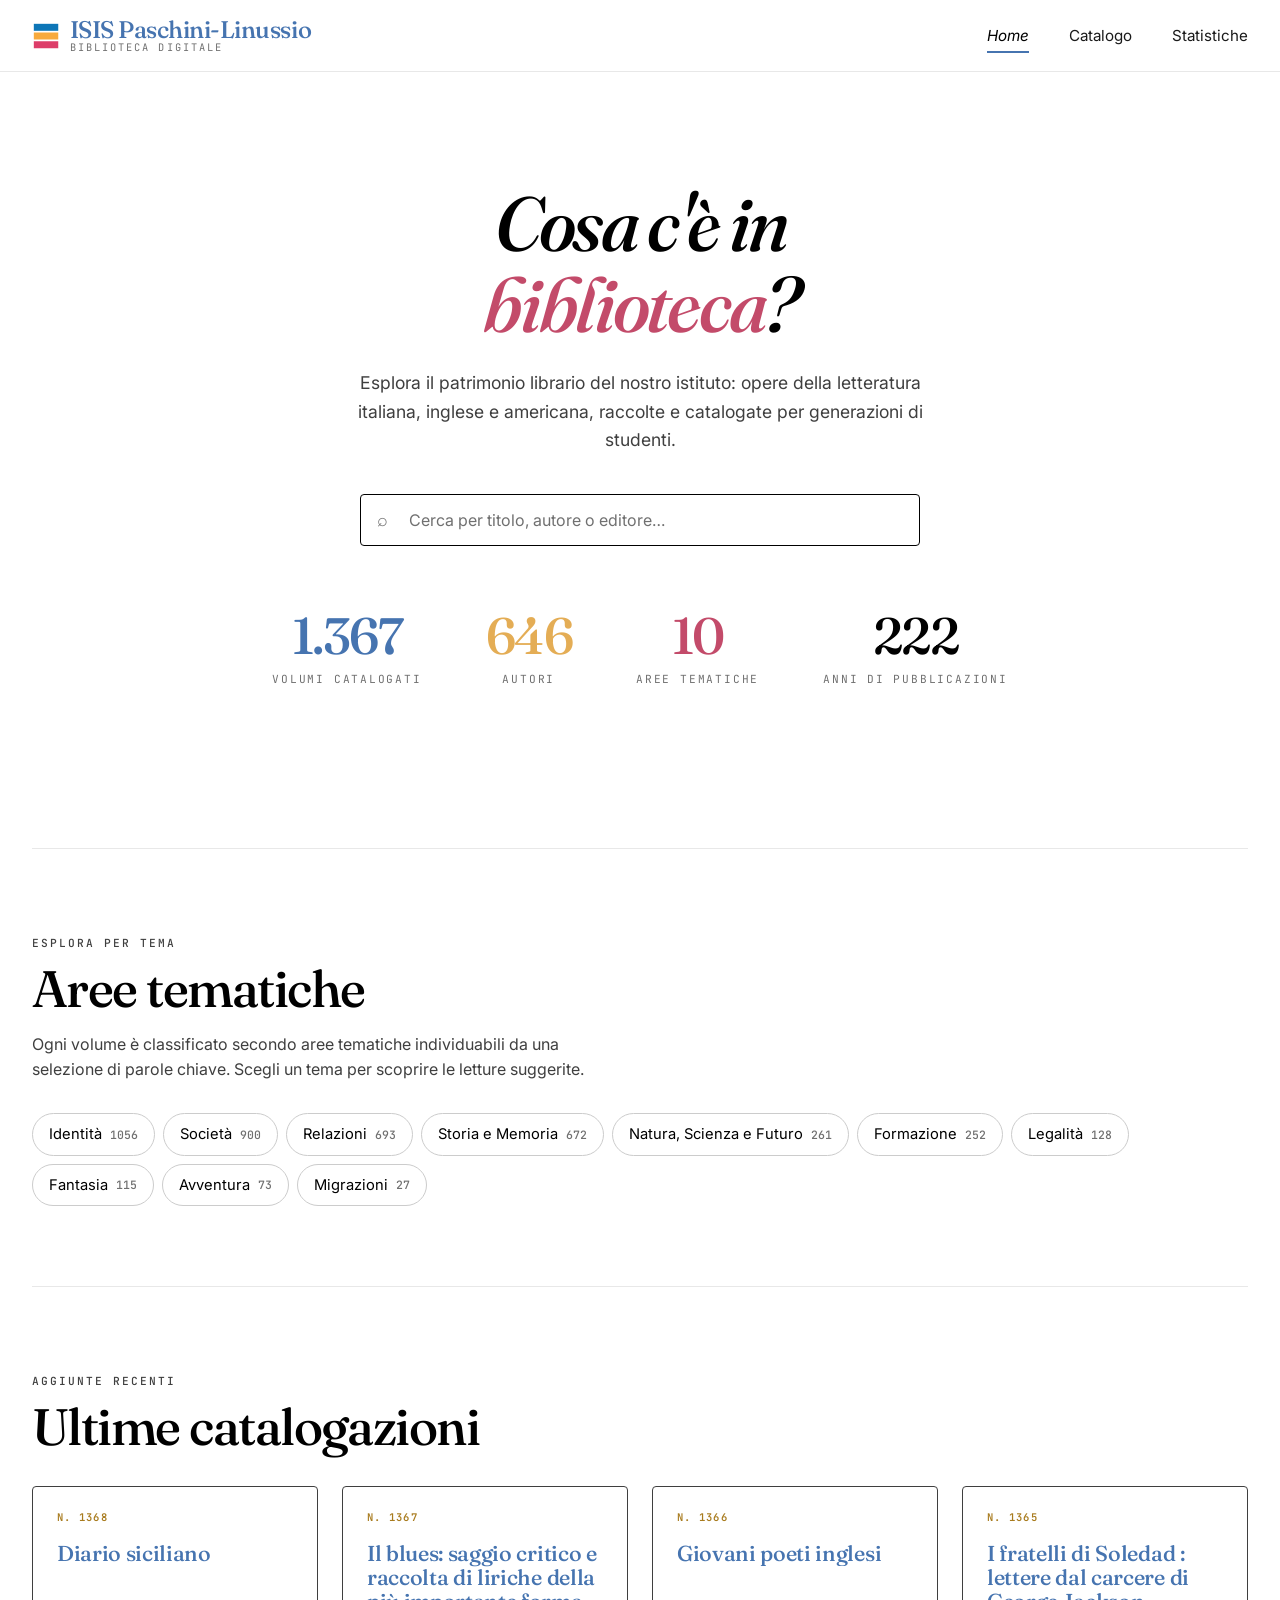
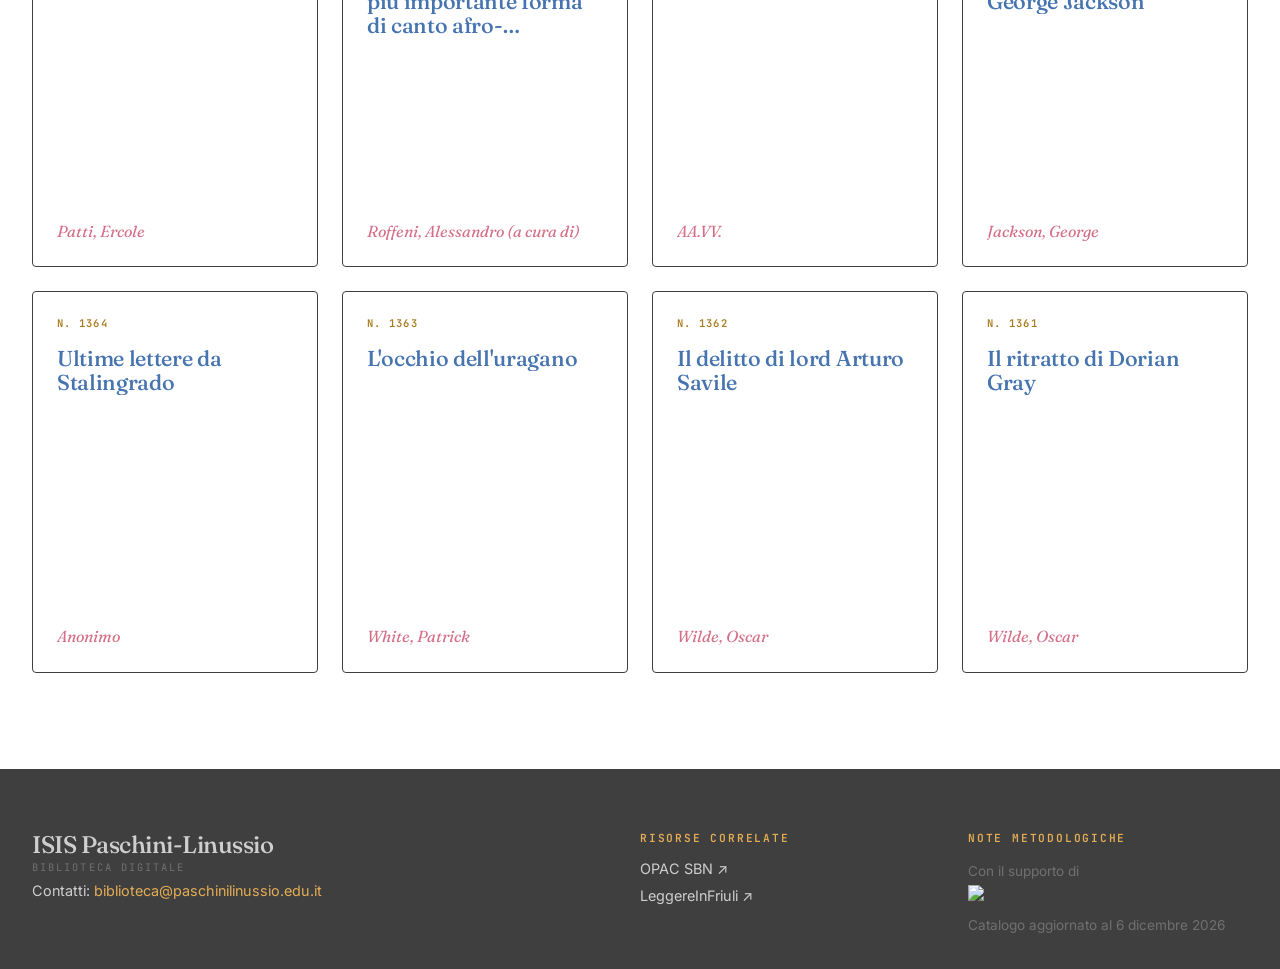
==== commit cb2c3371: "fix: quick fixes" ====
--- a/index.html
+++ b/index.html
@@ -15,7 +15,7 @@
 <body>
   <header class="site-header">
     <div class="header-inner">
-      <a href="index.html" class="brand">
+      <a href="https://paschinilinussio.edu.it/" about="_blank" class="brand">
         <img src="[data-uri]" class="brand-logo" alt="">
         <span class="brand-text">
           <span class="brand-name">ISIS Paschini-Linussio</span>
